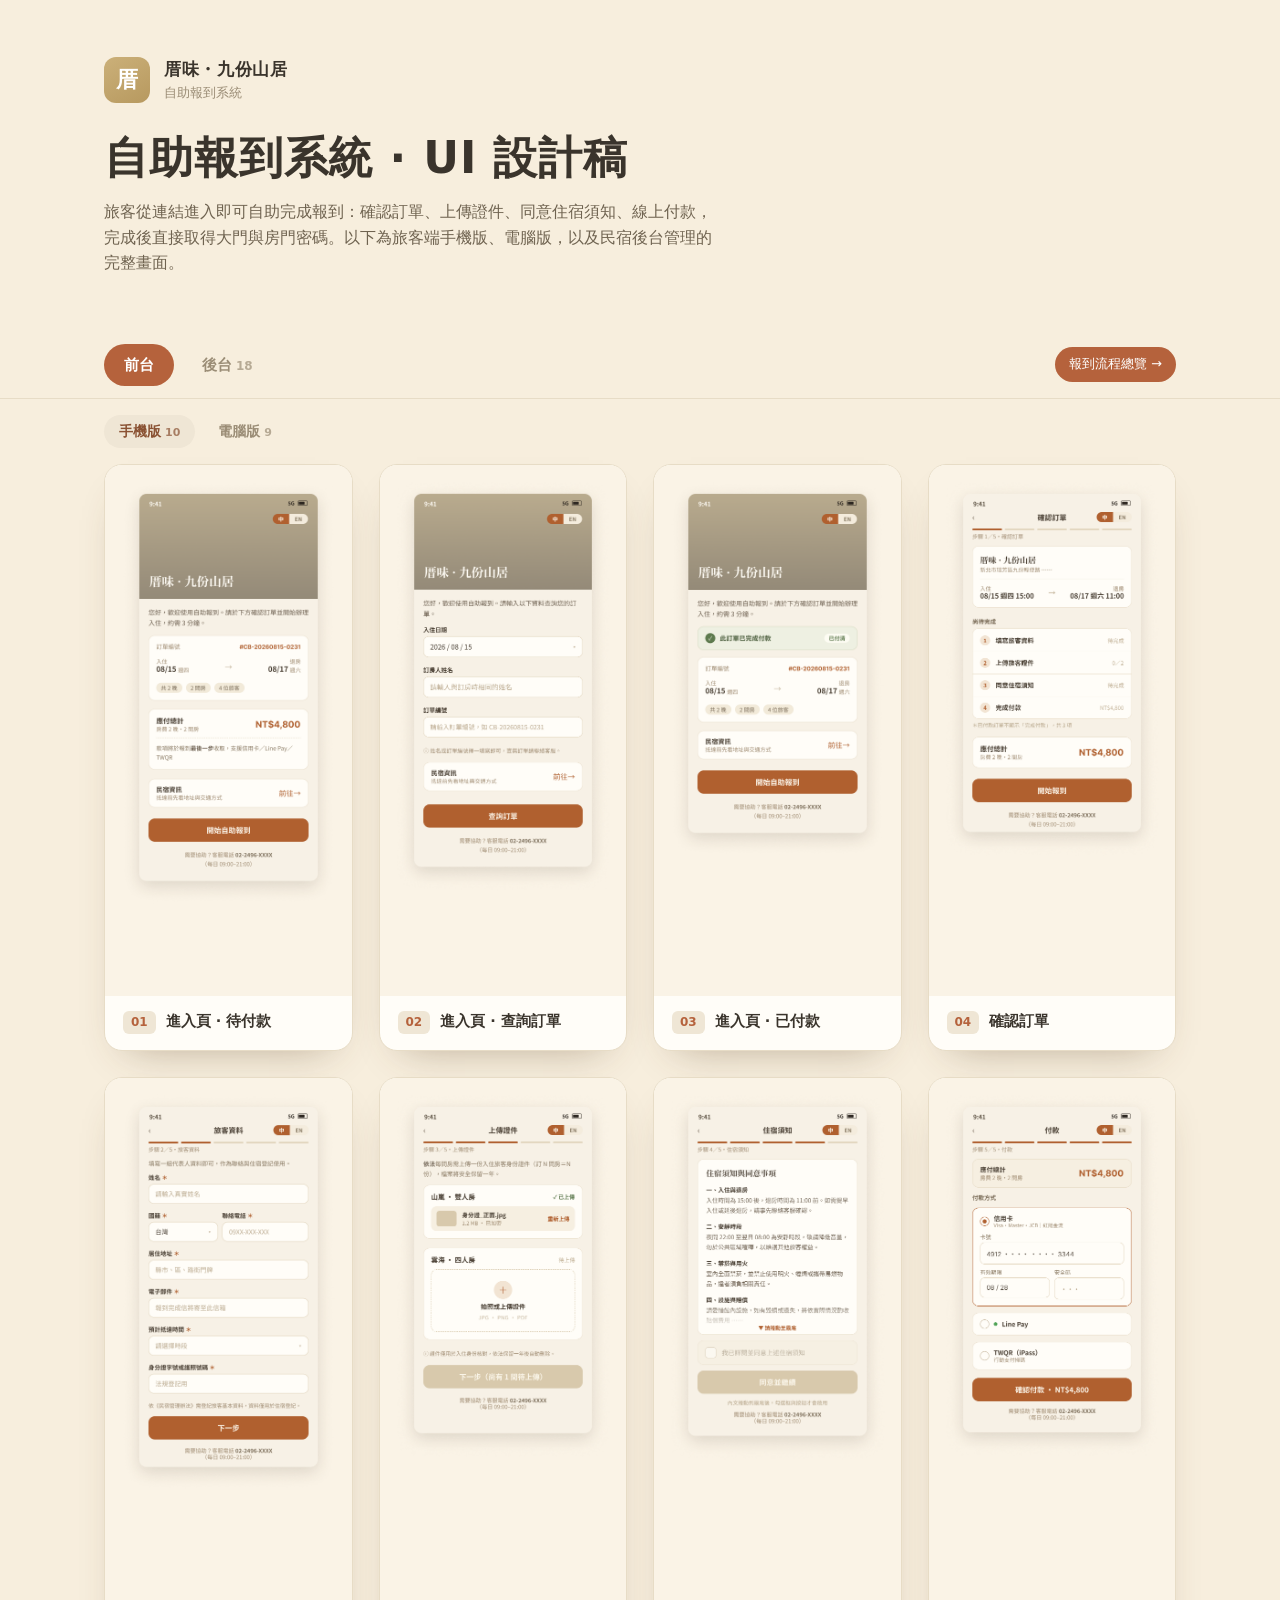
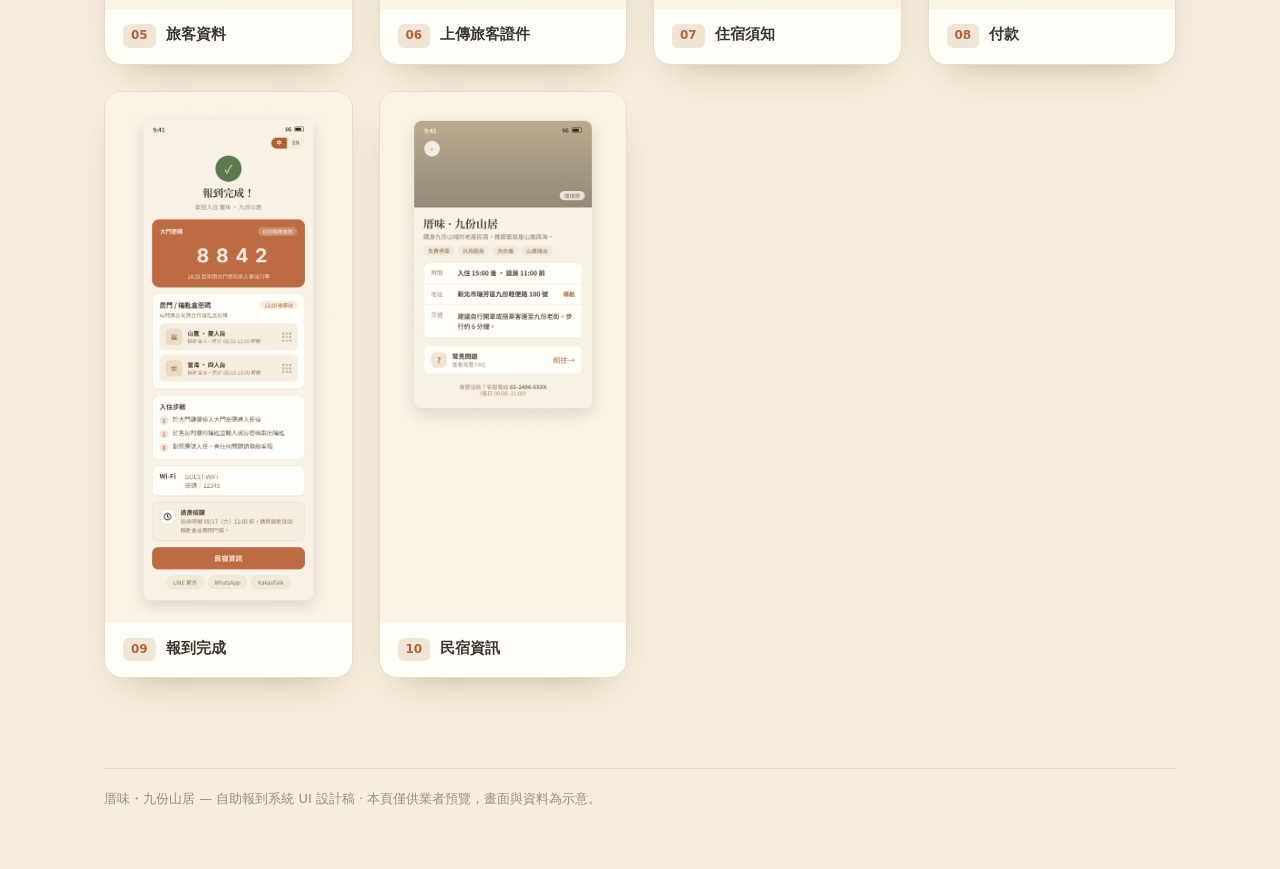
==== index.html @ 3e53d0fe "切到後台分頁時隱藏「報到流程總覽」入口（流程總覽僅前台適用） Co-Authored-By: Claude Opus 5 <noreply@anthropic.com>" ====
<!DOCTYPE html>
<html lang="zh-Hant">
<head>
  <meta charset="UTF-8" />
  <meta name="viewport" content="width=device-width, initial-scale=1.0" />
  <title>厝味・九份山居 — 自助報到系統 UI 設計稿</title>
  <style>
    :root {
      --bg: #f7eedd;
      --bg-soft: #faf3e6;
      --card: #fffdf8;
      --ink: #3a342c;
      --muted: #97897155;
      --muted-text: #9b8d76;
      --accent: #b5623c;
      --accent-soft: #efe6d5;
      --line: #e7dcc6;
      --shadow: 0 18px 40px -24px rgba(88, 62, 33, .45);
    }
    * { box-sizing: border-box; margin: 0; padding: 0; }
    html { scroll-behavior: smooth; }
    body {
      font-family: -apple-system, "PingFang TC", "Noto Sans TC", "Microsoft JhengHei", system-ui, sans-serif;
      background: var(--bg);
      color: var(--ink);
      line-height: 1.6;
      -webkit-font-smoothing: antialiased;
    }

    /* ---- Header ---- */
    header {
      max-width: 1120px;
      margin: 0 auto;
      padding: 56px 24px 24px;
    }
    .brand { display: flex; align-items: center; gap: 14px; margin-bottom: 26px; }
    .brand-mark {
      width: 46px; height: 46px; border-radius: 12px;
      background: linear-gradient(150deg, #cbb079, #b7995f);
      color: #fff; font-weight: 700; font-size: 22px;
      display: grid; place-items: center;
      box-shadow: var(--shadow);
    }
    .brand-name { font-size: 17px; font-weight: 600; letter-spacing: .04em; }
    .brand-sub { font-size: 13px; color: var(--muted-text); }

    h1 { font-size: clamp(28px, 4.5vw, 44px); font-weight: 800; letter-spacing: .02em; line-height: 1.25; }
    .lede { margin-top: 14px; max-width: 620px; font-size: 16px; color: #6f6350; }
    .pill {
      font-size: 13px; padding: 7px 14px; border-radius: 999px;
      background: var(--accent-soft); color: #8a5233; font-weight: 500;
    }
    .pill-cta {
      background: var(--accent); color: #fff; text-decoration: none;
      transition: background .18s;
    }
    .pill-cta:hover { background: #a0512e; }

    /* ---- Tabs ---- */
    .tabs {
      position: sticky; top: 0; z-index: 20;
      background: color-mix(in srgb, var(--bg) 82%, transparent);
      backdrop-filter: blur(10px);
      border-bottom: 1px solid var(--line);
      margin-top: 32px;
    }
    .tabs-inner { max-width: 1120px; margin: 0 auto; padding: 12px 24px; display: flex; gap: 8px; align-items: center; }
    .tabs-inner .pill-cta { margin-left: auto; }
    .tab {
      border: 0; cursor: pointer; font: inherit; font-weight: 600; font-size: 15px;
      padding: 9px 20px; border-radius: 999px; color: var(--muted-text);
      background: transparent; transition: .18s;
    }
    .tab .count { font-size: 12px; opacity: .7; margin-left: 4px; }
    .tab[aria-selected="true"] { background: var(--accent); color: #fff; box-shadow: var(--shadow); }
    .tab:not([aria-selected="true"]):hover { background: var(--accent-soft); color: #8a5233; }

    /* 前台底下的裝置子分頁（放在 divider 下方） */
    .subtabs-inner { max-width: 1120px; margin: 0 auto; padding: 16px 24px 0; display: flex; gap: 8px; align-items: center; }
    .subtab {
      border: 0; cursor: pointer; font: inherit; font-weight: 600; font-size: 13.5px;
      padding: 6px 15px; border-radius: 999px; color: var(--muted-text);
      background: transparent; transition: .18s;
    }
    .subtab .count { font-size: 11px; opacity: .7; margin-left: 4px; }
    .subtab[aria-selected="true"] { background: var(--accent-soft); color: #8a5233; }
    .subtab:not([aria-selected="true"]):hover { background: color-mix(in srgb, var(--accent-soft) 60%, transparent); color: #8a5233; }

    /* ---- Gallery ---- */
    main { max-width: 1120px; margin: 0 auto; padding: 16px 24px 90px; }
    .grid { display: grid; gap: 26px; }
    .grid.mobile { grid-template-columns: repeat(auto-fill, minmax(230px, 1fr)); }
    .grid.pc     { grid-template-columns: repeat(auto-fill, minmax(360px, 1fr)); }
    .grid.admin  { grid-template-columns: repeat(auto-fill, minmax(380px, 1fr)); }

    .panel { display: none; }
    .panel.active { display: block; animation: fade .35s ease; }
    @keyframes fade { from { opacity: 0; transform: translateY(8px); } to { opacity: 1; transform: none; } }

    figure {
      background: var(--card); border: 1px solid var(--line); border-radius: 18px;
      overflow: hidden; cursor: zoom-in; transition: .2s; box-shadow: var(--shadow);
    }
    figure:hover { transform: translateY(-4px); border-color: #d9c9a6; }
    .thumb { background: var(--bg-soft); display: grid; place-items: center; padding: 16px; }
    .grid.mobile .thumb {
      padding: 16px 16px 0;
      aspect-ratio: 39 / 84;          /* 統一比例框 → 手機卡片等高、標籤對齊 */
      display: flex;
      align-items: flex-start;
      justify-content: center;
    }
    .thumb img { width: 100%; height: auto; display: block; border-radius: 10px; }
    .grid.mobile .thumb img { height: 100%; object-fit: contain; object-position: top center; }
    .grid.pc .thumb {
      padding: 14px 14px 0;
      aspect-ratio: 1490 / 1096;      /* 統一比例框 → 電腦卡片等高、標籤對齊 */
      display: flex;
      align-items: flex-start;
      justify-content: center;
    }
    .grid.pc .thumb img { height: 100%; object-fit: contain; object-position: top center; }
    .grid.admin .thumb {
      padding: 14px 14px 0;
      aspect-ratio: var(--ar, 1514 / 947);  /* 每節以節內最高圖設定比例框 → 節內卡片等高、標籤對齊 */
      display: flex;
      align-items: flex-start;
      justify-content: center;
    }
    .grid.admin .thumb img { height: 100%; object-fit: contain; object-position: top center; }

    /* ---- 後台分節（依側邊欄資訊架構） ---- */
    .jumpbar { display: flex; flex-wrap: wrap; gap: 8px; margin: 6px 0 4px; }
    .jump {
      border: 1px solid var(--line); cursor: pointer; font: inherit; font-weight: 600; font-size: 13px;
      padding: 6px 14px; border-radius: 999px; color: var(--muted-text); background: var(--card);
      transition: .18s;
    }
    .jump .count { font-size: 11px; opacity: .7; margin-left: 4px; }
    .jump:hover { background: var(--accent-soft); border-color: transparent; color: #8a5233; }
    .admin-group {
      display: flex; align-items: center; gap: 14px;
      font-size: 13px; font-weight: 700; letter-spacing: .14em; color: var(--muted-text);
      margin: 40px 0 18px;
    }
    .admin-group::after { content: ""; flex: 1; border-top: 1px solid var(--line); }
    .jumpbar + .admin-group { margin-top: 26px; }
    .admin-sec { scroll-margin-top: 84px; }
    .admin-sec + .admin-sec { margin-top: 36px; }
    .admin-sec-head { display: flex; align-items: baseline; gap: 10px; margin-bottom: 14px; }
    .admin-sec-head h2 { font-size: 17px; font-weight: 700; letter-spacing: .02em; }
    .admin-sec-head .count { font-size: 12.5px; color: var(--muted-text); }
    .tag-modal {
      flex: none; margin-left: auto; align-self: center;
      font-size: 11px; font-weight: 600; color: var(--muted-text);
      border: 1px solid var(--line); border-radius: 6px; padding: 2px 7px;
    }
    figcaption {
      display: flex; align-items: baseline; gap: 10px;
      padding: 14px 18px 16px; font-size: 14.5px;
    }
    figcaption .no {
      font-size: 12px; font-weight: 700; color: var(--accent);
      background: var(--accent-soft); border-radius: 6px; padding: 2px 8px; flex: none;
    }
    figcaption .t { font-weight: 600; }

    footer { max-width: 1120px; margin: 0 auto; padding: 0 24px 60px; color: var(--muted-text); font-size: 13px; }
    footer hr { border: 0; border-top: 1px solid var(--line); margin-bottom: 20px; }

    /* ---- 懸浮「回到最上層」 ---- */
    .to-top {
      position: fixed; right: 26px; bottom: 26px; z-index: 50;
      width: 46px; height: 46px; border-radius: 999px; border: 0; cursor: pointer;
      background: var(--accent); color: #fff; font-size: 20px;
      display: grid; place-items: center; box-shadow: var(--shadow);
      opacity: 0; pointer-events: none; transform: translateY(8px); transition: .25s;
    }
    .to-top.show { opacity: 1; pointer-events: auto; transform: none; }
    .to-top:hover { background: #a0512e; }

    /* ---- Lightbox ---- */
    .lb { position: fixed; inset: 0; z-index: 60; display: none;
      background: rgba(42, 32, 20, .82); backdrop-filter: blur(4px);
      align-items: center; justify-content: center; padding: 30px; }
    .lb.open { display: flex; }
    .lb img { max-width: 100%; max-height: 92vh; border-radius: 12px; box-shadow: 0 30px 80px -20px rgba(0,0,0,.6); }
    .lb-close, .lb-nav {
      position: absolute; border: 0; cursor: pointer; color: #fff;
      background: rgba(255,255,255,.14); border-radius: 999px; width: 46px; height: 46px;
      font-size: 22px; display: grid; place-items: center; transition: .15s;
    }
    .lb-close:hover, .lb-nav:hover { background: rgba(255,255,255,.28); }
    .lb-close { top: 22px; right: 22px; }
    .lb-nav.prev { left: 22px; top: 50%; transform: translateY(-50%); }
    .lb-nav.next { right: 22px; top: 50%; transform: translateY(-50%); }
    .lb-cap { position: absolute; bottom: 24px; left: 0; right: 0; text-align: center; color: #f3e9d6; font-size: 14px; }
    @media (max-width: 560px) { .lb-nav { display: none; } }
  </style>
</head>
<body>
  <header>
    <div class="brand">
      <div class="brand-mark">厝</div>
      <div>
        <div class="brand-name">厝味・九份山居</div>
        <div class="brand-sub">自助報到系統</div>
      </div>
    </div>
    <h1>自助報到系統 · UI 設計稿</h1>
    <p class="lede">
      旅客從連結進入即可自助完成報到：確認訂單、上傳證件、同意住宿須知、線上付款，
      完成後直接取得大門與房門密碼。以下為旅客端手機版、電腦版，以及民宿後台管理的完整畫面。
    </p>
  </header>

  <nav class="tabs">
    <div class="tabs-inner" role="tablist" aria-label="介面分類">
      <button class="tab" role="tab" aria-selected="true"  data-group="front">前台</button>
      <button class="tab" role="tab" aria-selected="false" data-group="admin">後台<span class="count">18</span></button>
      <a class="pill pill-cta" id="flowlink" href="flow.html">報到流程總覽 →</a>
      <!-- 暫時隱藏：設計系統入口（要恢復時取消此註解即可）
      <a class="pill pill-cta" href="design-system/styleguide.html">設計系統 →</a>
      -->
    </div>
  </nav>

  <div class="subtabs-inner" id="subtabs" role="tablist" aria-label="前台裝置">
    <button class="subtab" role="tab" aria-selected="true"  data-panel="mobile">手機版<span class="count">10</span></button>
    <button class="subtab" role="tab" aria-selected="false" data-panel="pc">電腦版<span class="count">9</span></button>
  </div>

  <main>
    <section class="panel active" id="panel-mobile">
      <div class="grid mobile" id="grid-mobile"></div>
    </section>
    <section class="panel" id="panel-pc">
      <div class="grid pc" id="grid-pc"></div>
    </section>
    <section class="panel" id="panel-admin"></section>
  </main>

  <footer>
    <hr />
    厝味・九份山居 — 自助報到系統 UI 設計稿 · 本頁僅供業者預覽，畫面與資料為示意。
  </footer>

  <button class="to-top" id="toTop" aria-label="回到最上層">↑</button>

  <div class="lb" id="lb" aria-hidden="true">
    <button class="lb-close" id="lbClose" aria-label="關閉">✕</button>
    <button class="lb-nav prev" id="lbPrev" aria-label="上一張">‹</button>
    <img id="lbImg" alt="" />
    <button class="lb-nav next" id="lbNext" aria-label="下一張">›</button>
    <div class="lb-cap" id="lbCap"></div>
  </div>

  <script>
    const DATA = {
      mobile: [
        ["m01", "進入頁 · 待付款"],
        ["m02", "進入頁 · 查詢訂單"],
        ["m03", "進入頁 · 已付款"],
        ["m05", "確認訂單"],
        ["m10", "旅客資料"],
        ["m06", "上傳旅客證件"],
        ["m07", "住宿須知"],
        ["m04", "付款"],
        ["m08", "報到完成"],
        ["m09", "民宿資訊"],
      ],
      pc: [
        ["p01", "進入頁 · 連結含訂單編號"],
        ["p02", "進入頁 · 姓名查詢"],
        ["p03", "進入頁 · 已付款"],
        ["p04", "完成付款"],
        ["p05", "確認訂單"],
        ["p06", "上傳旅客證件"],
        ["p07", "住宿須知"],
        ["p08", "報到完成"],
        ["p09", "民宿資訊"],
      ],
    };

    // 後台：依側邊欄資訊架構分節（營運 / 設定）
    // ar = 節內最高圖的寬高比（比例框）；item 第三欄 true = 彈窗狀態圖
    const ADMIN_SECTIONS = [
      { group: "營運", name: "訂單管理", ar: "1514 / 1019", items: [
        ["a01", "訂單列表"],
        ["a02", "訂單詳情"],
        ["a03", "訂單詳情 · 編輯訂單", true],
      ]},
      { name: "證件抽查", ar: "1514 / 802", items: [
        ["a04", "證件抽查"],
      ]},
      { name: "住客清單匯出", ar: "1514 / 862", items: [
        ["a05", "住客清單匯出"],
      ]},
      // 民宿資訊（a06，1802px）為長頁例外，比例框取次高圖，避免其餘 7 張留白過多
      { group: "設定", name: "館別設定", ar: "1514 / 927", items: [
        ["a06", "民宿資訊"],
        ["a07", "房間與鑰匙盒"],
        ["a08", "房間與鑰匙盒 · 編輯房間", true],
        ["a09", "房間與鑰匙盒 · 新增房間", true],
        ["a10", "入住步驟與退房"],
        ["a11", "住宿須知"],
        ["a12", "訂房與客服"],
        ["a13", "Email 通知"],
      ]},
      { name: "門禁管理", ar: "1216 / 714", items: [
        ["a14", "門禁管理"],
        ["a15", "新增密碼", true],
      ]},
      { name: "權限管理", ar: "1514 / 859", items: [
        ["a16", "管理員列表"],
        ["a17", "建立管理員", true],
        ["a18", "編輯管理員", true],
      ]},
    ];
    DATA.admin = ADMIN_SECTIONS.flatMap((s) => s.items);

    // Flat list for lightbox navigation, tracks which panel is active
    function buildGrid(kind) {
      const grid = document.getElementById("grid-" + kind);
      DATA[kind].forEach(([id, title], i) => {
        const fig = document.createElement("figure");
        fig.innerHTML =
          '<div class="thumb"><img loading="lazy" src="assets/' + kind + '/' + id +
          '.png" alt="' + title + '"></div>' +
          '<figcaption><span class="no">' + String(i + 1).padStart(2, "0") +
          '</span><span class="t">' + title + '</span></figcaption>';
        fig.addEventListener("click", () => openLb(kind, i));
        grid.appendChild(fig);
      });
    }
    // 後台面板：跳轉列 + 分組（營運/設定）+ 分節網格，編號全域連號
    function buildAdmin() {
      const panel = document.getElementById("panel-admin");
      const jumpbar = document.createElement("div");
      jumpbar.className = "jumpbar";
      panel.appendChild(jumpbar);
      let idx = 0;
      ADMIN_SECTIONS.forEach((sec, s) => {
        if (sec.group) {
          const g = document.createElement("div");
          g.className = "admin-group";
          g.textContent = sec.group;
          panel.appendChild(g);
        }
        const wrap = document.createElement("section");
        wrap.className = "admin-sec";
        wrap.id = "sec-" + s;
        wrap.innerHTML =
          '<div class="admin-sec-head"><h2>' + sec.name + '</h2>' +
          '<span class="count">' + sec.items.length + ' 張</span></div>';
        const grid = document.createElement("div");
        grid.className = "grid admin";
        grid.style.setProperty("--ar", sec.ar);
        sec.items.forEach(([id, title, modal]) => {
          const i = idx++;
          const fig = document.createElement("figure");
          fig.innerHTML =
            '<div class="thumb"><img loading="lazy" src="assets/admin/' + id +
            '.png" alt="' + title + '"></div>' +
            '<figcaption><span class="no">' + String(i + 1).padStart(2, "0") +
            '</span><span class="t">' + title + '</span>' +
            (modal ? '<span class="tag-modal">彈窗</span>' : '') + '</figcaption>';
          fig.addEventListener("click", () => openLb("admin", i));
          grid.appendChild(fig);
        });
        wrap.appendChild(grid);
        panel.appendChild(wrap);
        const chip = document.createElement("button");
        chip.className = "jump";
        chip.innerHTML = sec.name + '<span class="count">' + sec.items.length + '</span>';
        chip.addEventListener("click", () => wrap.scrollIntoView({ behavior: "smooth" }));
        jumpbar.appendChild(chip);
      });
    }

    buildGrid("mobile");
    buildGrid("pc");
    buildAdmin();

    // Tabs — 前台（手機 / 電腦子分頁）與 後台 兩層
    const primaryTabs = document.querySelectorAll(".tab[data-group]");
    const subTabs = document.querySelectorAll(".subtab[data-panel]");
    const subtabsBar = document.getElementById("subtabs");
    const flowLink = document.getElementById("flowlink");
    let frontPanel = "mobile"; // 記住前台最後選的裝置

    function showPanel(id) {
      document.querySelectorAll(".panel").forEach((p) =>
        p.classList.toggle("active", p.id === "panel-" + id));
    }
    function selectGroup(group) {
      primaryTabs.forEach((t) => t.setAttribute("aria-selected", t.dataset.group === group));
      subtabsBar.style.display = group === "front" ? "" : "none";
      flowLink.style.display = group === "front" ? "" : "none"; // 流程總覽僅前台適用
      showPanel(group === "front" ? frontPanel : "admin");
      window.scrollTo({ top: 0, behavior: "smooth" });
    }
    primaryTabs.forEach((t) => t.addEventListener("click", () => selectGroup(t.dataset.group)));
    subTabs.forEach((t) => t.addEventListener("click", () => {
      frontPanel = t.dataset.panel;
      subTabs.forEach((s) => s.setAttribute("aria-selected", s === t));
      showPanel(frontPanel);
      window.scrollTo({ top: 0, behavior: "smooth" });
    }));

    // Lightbox
    const lb = document.getElementById("lb");
    const lbImg = document.getElementById("lbImg");
    const lbCap = document.getElementById("lbCap");
    let lbKind = "mobile", lbIdx = 0;

    function openLb(kind, i) { lbKind = kind; lbIdx = i; render(); lb.classList.add("open"); lb.setAttribute("aria-hidden", "false"); }
    function closeLb() { lb.classList.remove("open"); lb.setAttribute("aria-hidden", "true"); }
    function step(d) { const list = DATA[lbKind]; lbIdx = (lbIdx + d + list.length) % list.length; render(); }
    function render() {
      const [id, title] = DATA[lbKind][lbIdx];
      lbImg.src = "assets/" + lbKind + "/" + id + ".png";
      lbImg.alt = title;
      lbCap.textContent = (lbIdx + 1) + " / " + DATA[lbKind].length + " · " + title;
    }

    document.getElementById("lbClose").addEventListener("click", closeLb);
    document.getElementById("lbPrev").addEventListener("click", (e) => { e.stopPropagation(); step(-1); });
    document.getElementById("lbNext").addEventListener("click", (e) => { e.stopPropagation(); step(1); });
    lb.addEventListener("click", (e) => { if (e.target === lb) closeLb(); });
    document.addEventListener("keydown", (e) => {
      if (!lb.classList.contains("open")) return;
      if (e.key === "Escape") closeLb();
      if (e.key === "ArrowLeft") step(-1);
      if (e.key === "ArrowRight") step(1);
    });

    // 懸浮「回到最上層」：往下捲才浮現
    const toTop = document.getElementById("toTop");
    window.addEventListener("scroll", () => toTop.classList.toggle("show", window.scrollY > 400), { passive: true });
    toTop.addEventListener("click", () => window.scrollTo({ top: 0, behavior: "smooth" }));
  </script>
</body>
</html>
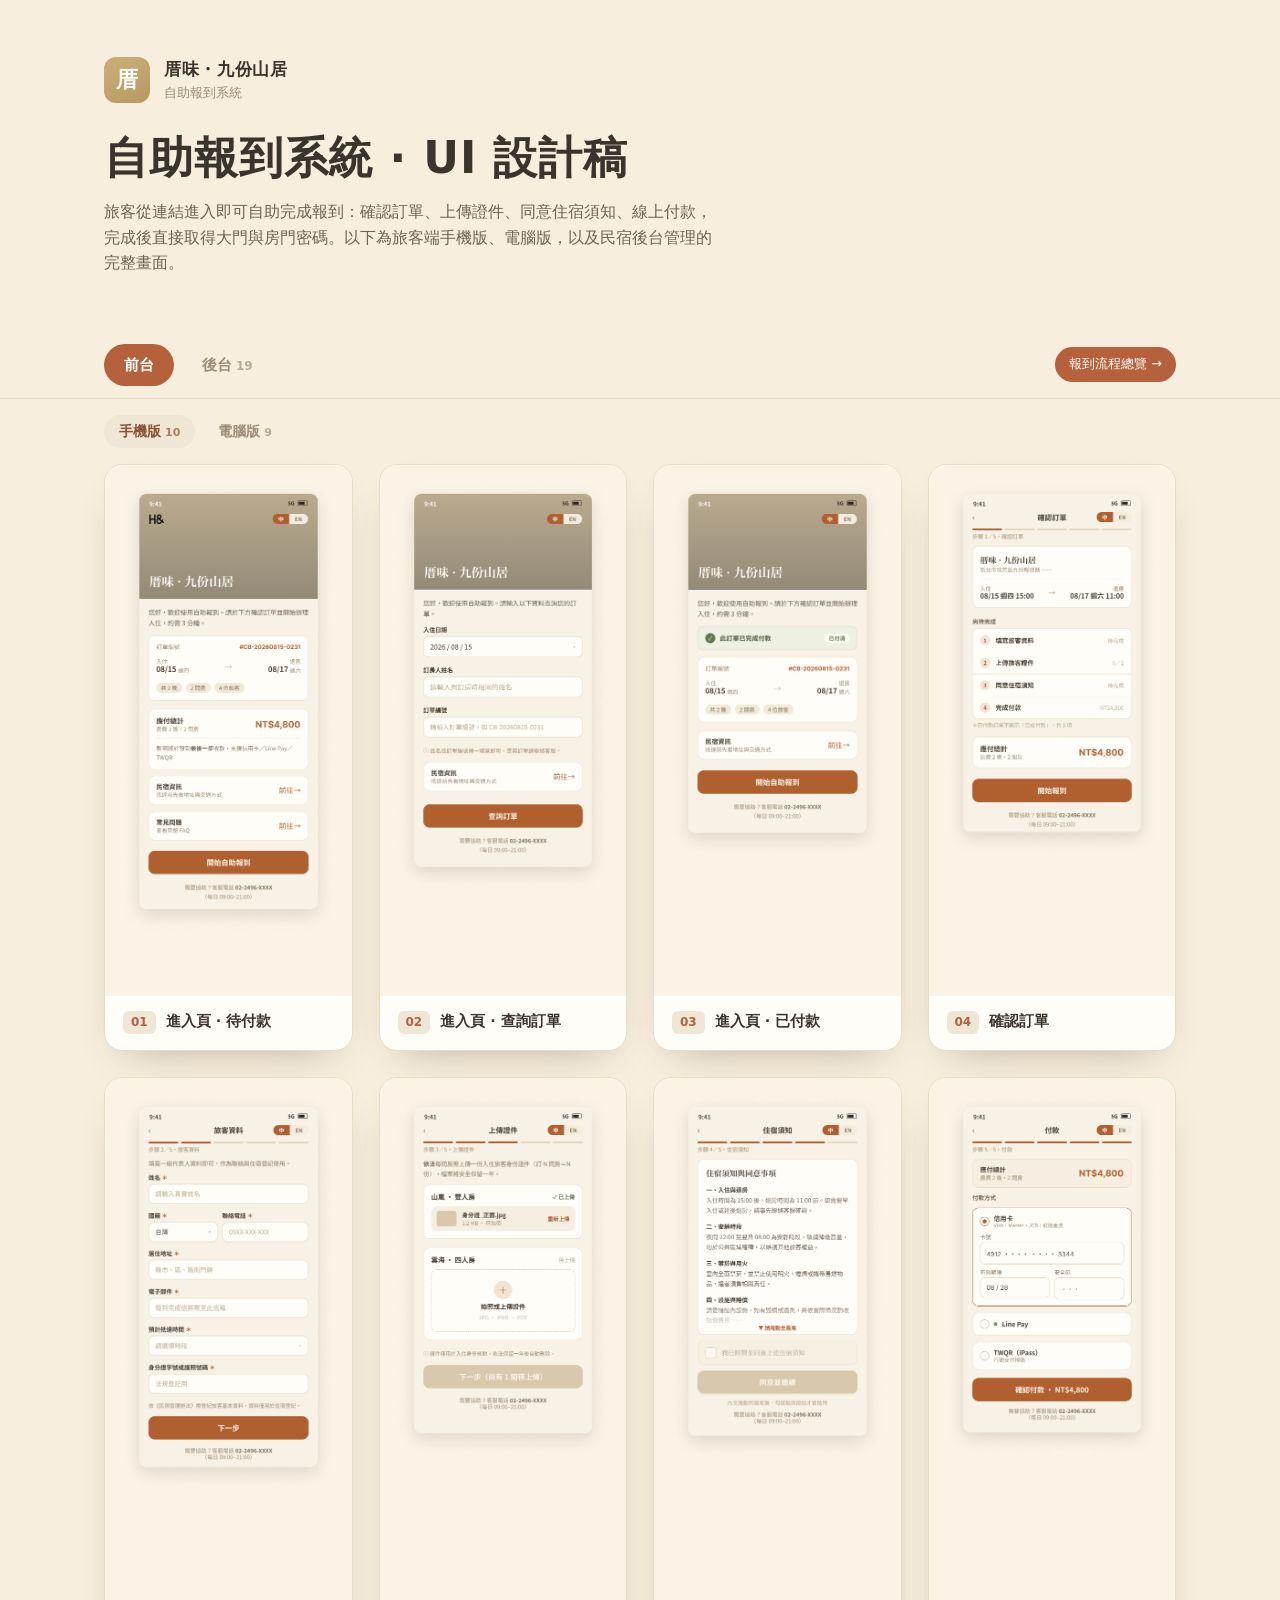
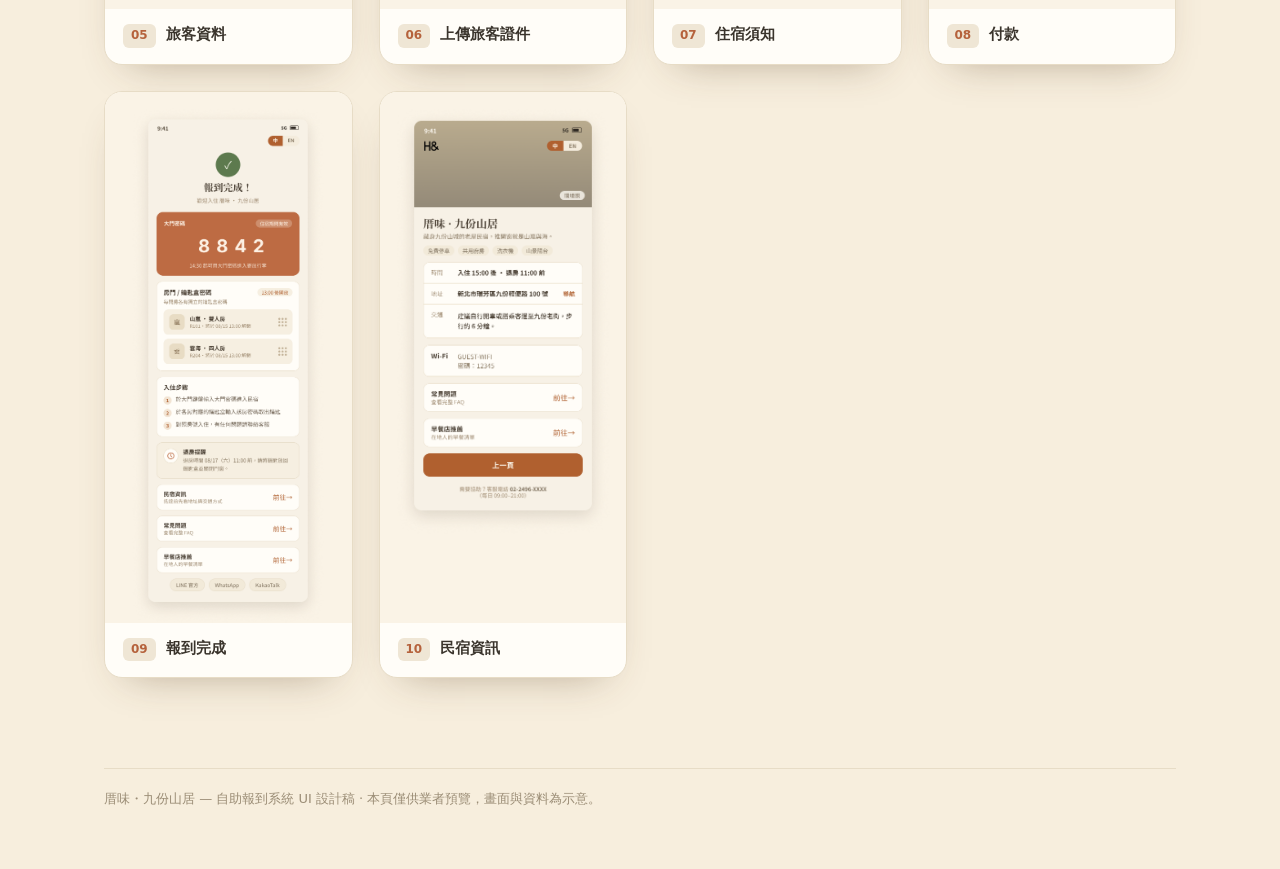
==== commit 04480ec4: "後台新增「外部連結」分頁（a19），館別設定改版共 7 張更新 - 新增 a19 館別設定 · 外部連結：名稱／小標／網址，   可分別設定是否顯示於報到完成頁（m08）與民宿資訊頁（m09） - a" ====
--- a/index.html
+++ b/index.html
@@ -217,7 +217,7 @@
   <nav class="tabs">
     <div class="tabs-inner" role="tablist" aria-label="介面分類">
       <button class="tab" role="tab" aria-selected="true"  data-group="front">前台</button>
-      <button class="tab" role="tab" aria-selected="false" data-group="admin">後台<span class="count">18</span></button>
+      <button class="tab" role="tab" aria-selected="false" data-group="admin">後台<span class="count">19</span></button>
       <a class="pill pill-cta" id="flowlink" href="flow.html">報到流程總覽 →</a>
       <!-- 暫時隱藏：設計系統入口（要恢復時取消此註解即可）
       <a class="pill pill-cta" href="design-system/styleguide.html">設計系統 →</a>
@@ -296,7 +296,7 @@
       { name: "住客清單匯出", ar: "1514 / 862", items: [
         ["a05", "住客清單匯出"],
       ]},
-      // 民宿資訊（a06，1802px）為長頁例外，比例框取次高圖，避免其餘 7 張留白過多
+      // 民宿資訊（a06，1491px）為長頁例外，比例框取次高圖，避免其餘 8 張留白過多
       { group: "設定", name: "館別設定", ar: "1514 / 927", items: [
         ["a06", "民宿資訊"],
         ["a07", "房間與鑰匙盒"],
@@ -306,6 +306,7 @@
         ["a11", "住宿須知"],
         ["a12", "訂房與客服"],
         ["a13", "Email 通知"],
+        ["a19", "外部連結"],
       ]},
       { name: "門禁管理", ar: "1216 / 714", items: [
         ["a14", "門禁管理"],
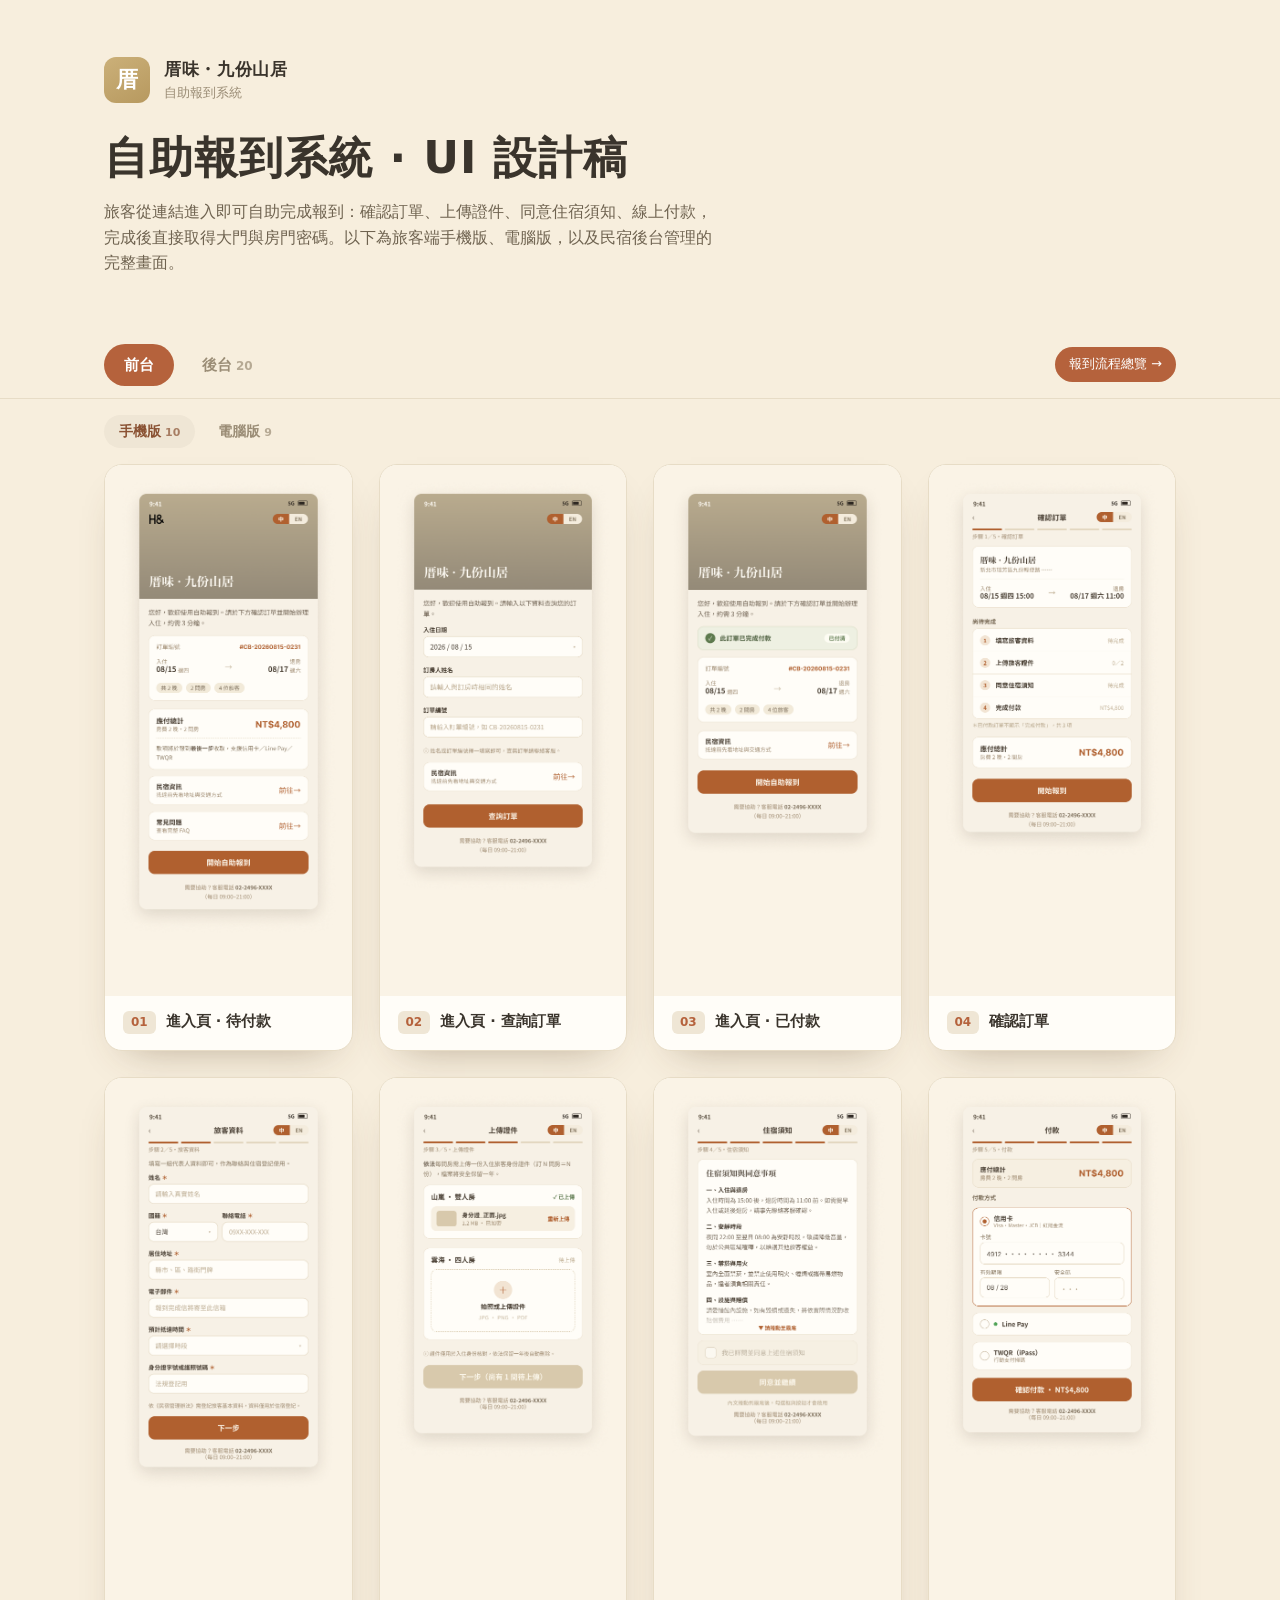
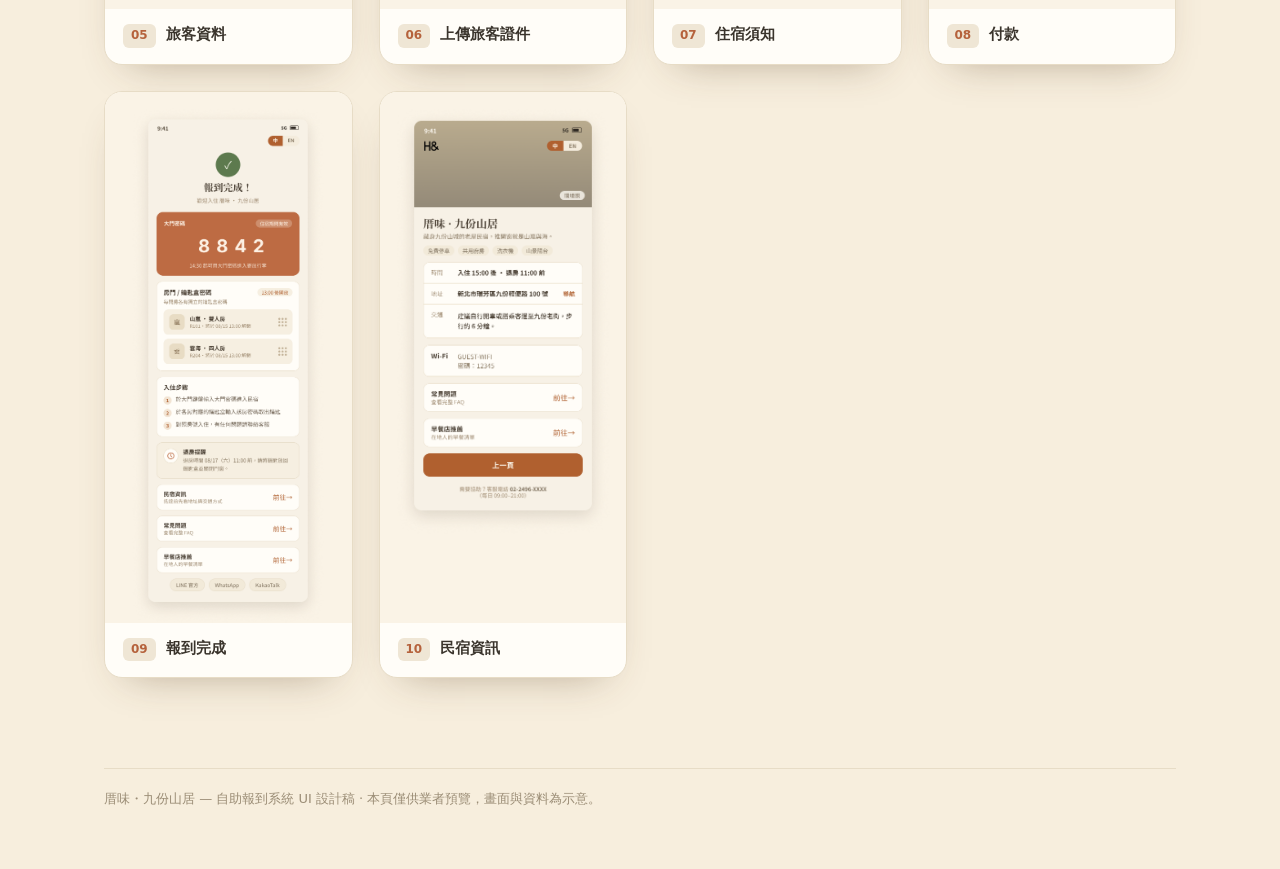
==== commit ee18a819: "後台新增 a20 訂單詳情 · 證件待補狀態 - 證件待補（1／2）＋已報到＋待付款的訂單詳情變體 - 標題列新增「寄送證件補件提醒」按鈕；付款區改為待付款、   取消訂單不含退款 - 排在 a02 " ====
--- a/index.html
+++ b/index.html
@@ -217,7 +217,7 @@
   <nav class="tabs">
     <div class="tabs-inner" role="tablist" aria-label="介面分類">
       <button class="tab" role="tab" aria-selected="true"  data-group="front">前台</button>
-      <button class="tab" role="tab" aria-selected="false" data-group="admin">後台<span class="count">19</span></button>
+      <button class="tab" role="tab" aria-selected="false" data-group="admin">後台<span class="count">20</span></button>
       <a class="pill pill-cta" id="flowlink" href="flow.html">報到流程總覽 →</a>
       <!-- 暫時隱藏：設計系統入口（要恢復時取消此註解即可）
       <a class="pill pill-cta" href="design-system/styleguide.html">設計系統 →</a>
@@ -288,6 +288,7 @@
       { group: "營運", name: "訂單管理", ar: "1514 / 1019", items: [
         ["a01", "訂單列表"],
         ["a02", "訂單詳情"],
+        ["a20", "訂單詳情 · 證件待補"],
         ["a03", "訂單詳情 · 編輯訂單", true],
       ]},
       { name: "證件抽查", ar: "1514 / 802", items: [
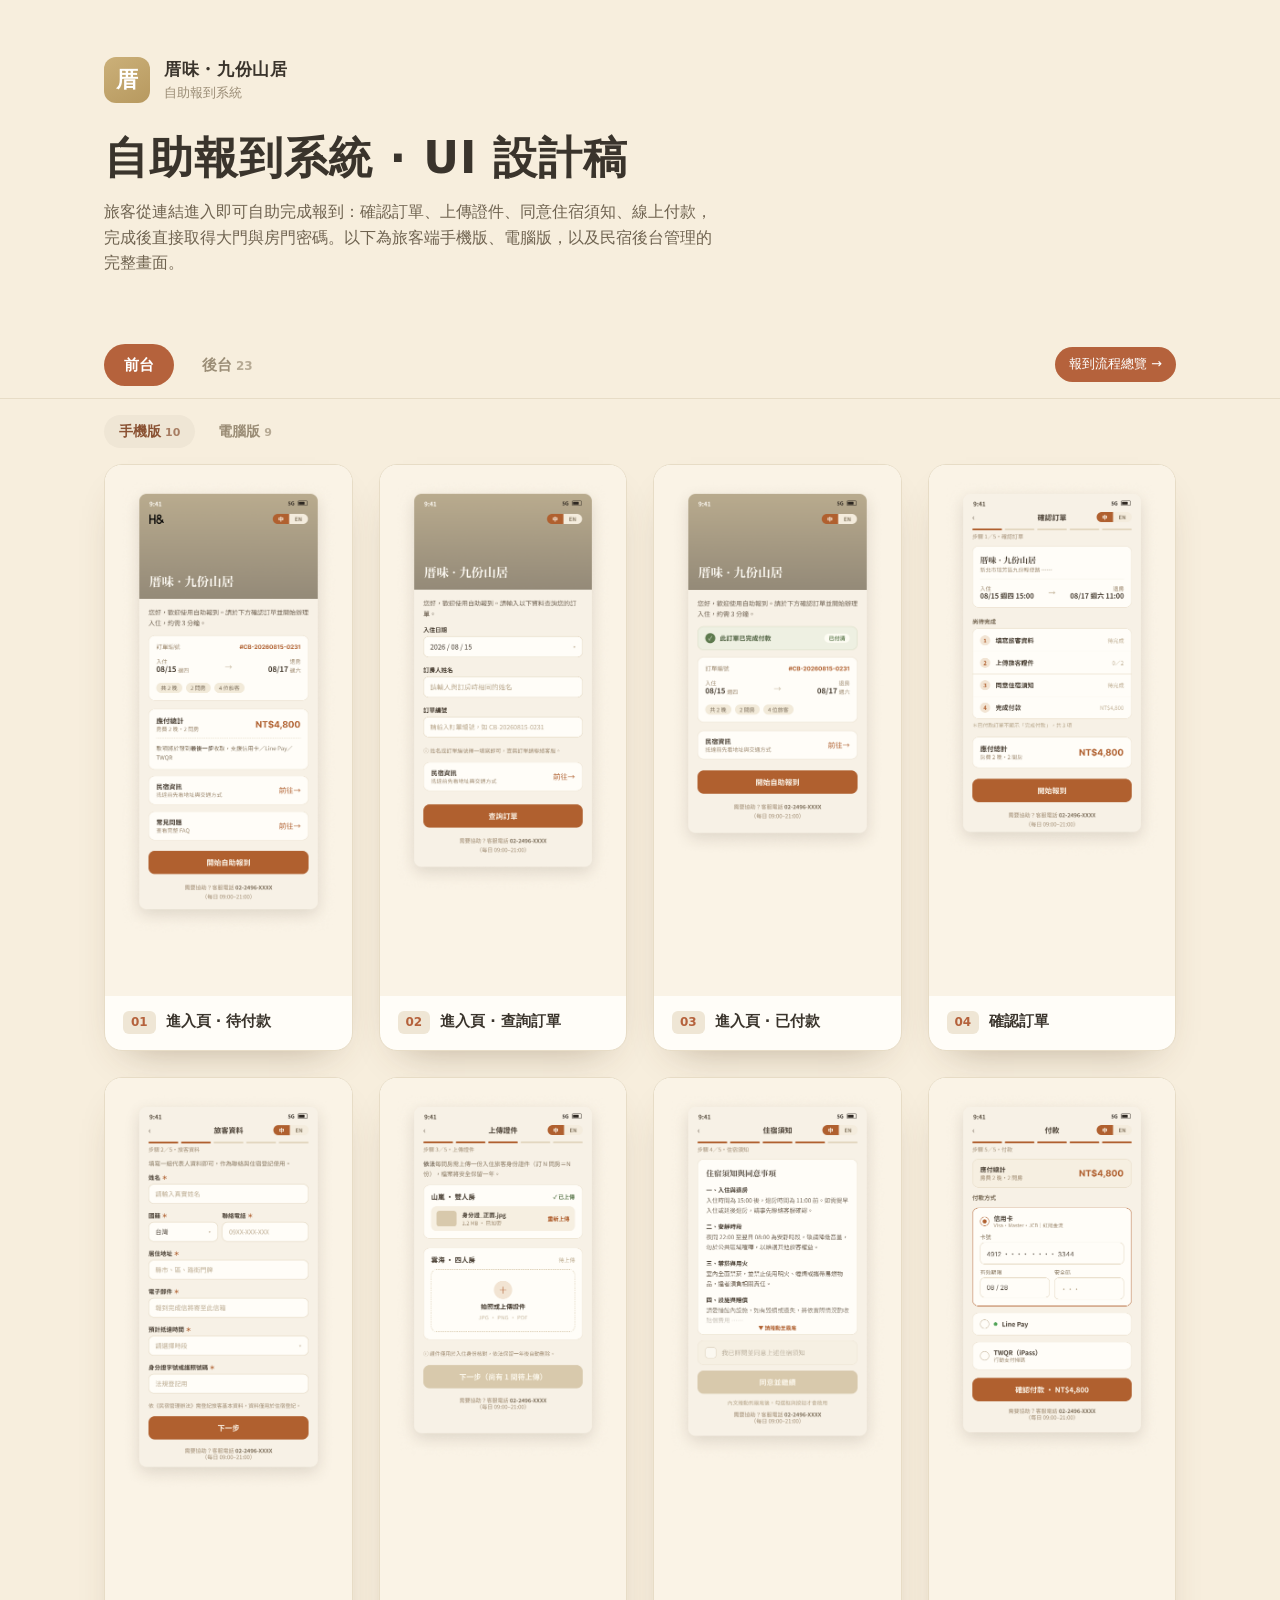
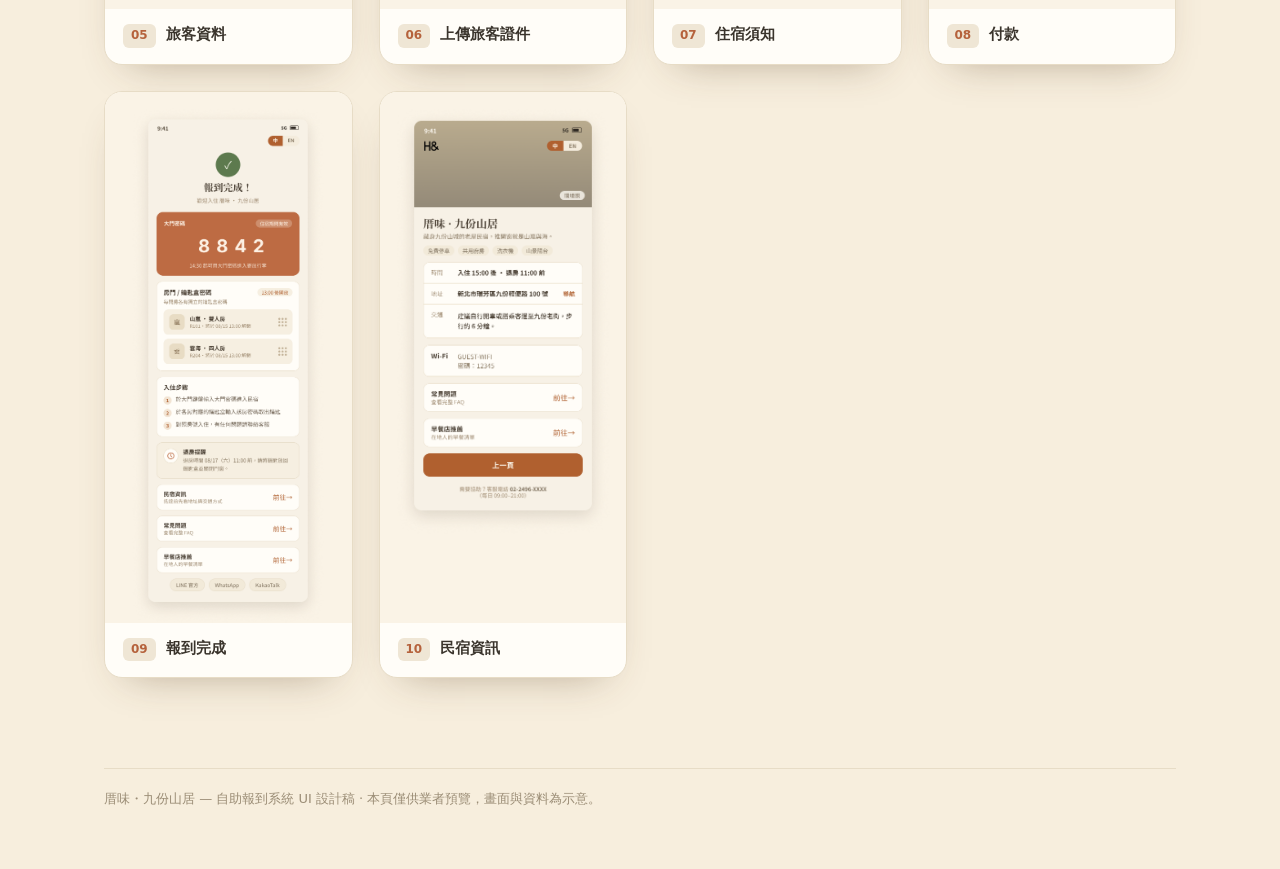
==== commit bb180cd3: "後台新增「Email 信件範本」分節（a21–a23） - a21 入住通知信（入住前 1 天寄送） - a22 證件補件提醒（手動寄送） - a23 報到完成信（報到完成後寄送） - 667px 直" ====
--- a/index.html
+++ b/index.html
@@ -217,7 +217,7 @@
   <nav class="tabs">
     <div class="tabs-inner" role="tablist" aria-label="介面分類">
       <button class="tab" role="tab" aria-selected="true"  data-group="front">前台</button>
-      <button class="tab" role="tab" aria-selected="false" data-group="admin">後台<span class="count">20</span></button>
+      <button class="tab" role="tab" aria-selected="false" data-group="admin">後台<span class="count">23</span></button>
       <a class="pill pill-cta" id="flowlink" href="flow.html">報到流程總覽 →</a>
       <!-- 暫時隱藏：設計系統入口（要恢復時取消此註解即可）
       <a class="pill pill-cta" href="design-system/styleguide.html">設計系統 →</a>
@@ -308,6 +308,12 @@
         ["a12", "訂房與客服"],
         ["a13", "Email 通知"],
         ["a19", "外部連結"],
+      ]},
+      // 信件範本為 667px 直式版型，與後台截圖比例差異大，另立一節設比例框
+      { name: "Email 信件範本", ar: "667 / 1140", items: [
+        ["a21", "入住通知信"],
+        ["a22", "證件補件提醒"],
+        ["a23", "報到完成信"],
       ]},
       { name: "門禁管理", ar: "1216 / 714", items: [
         ["a14", "門禁管理"],
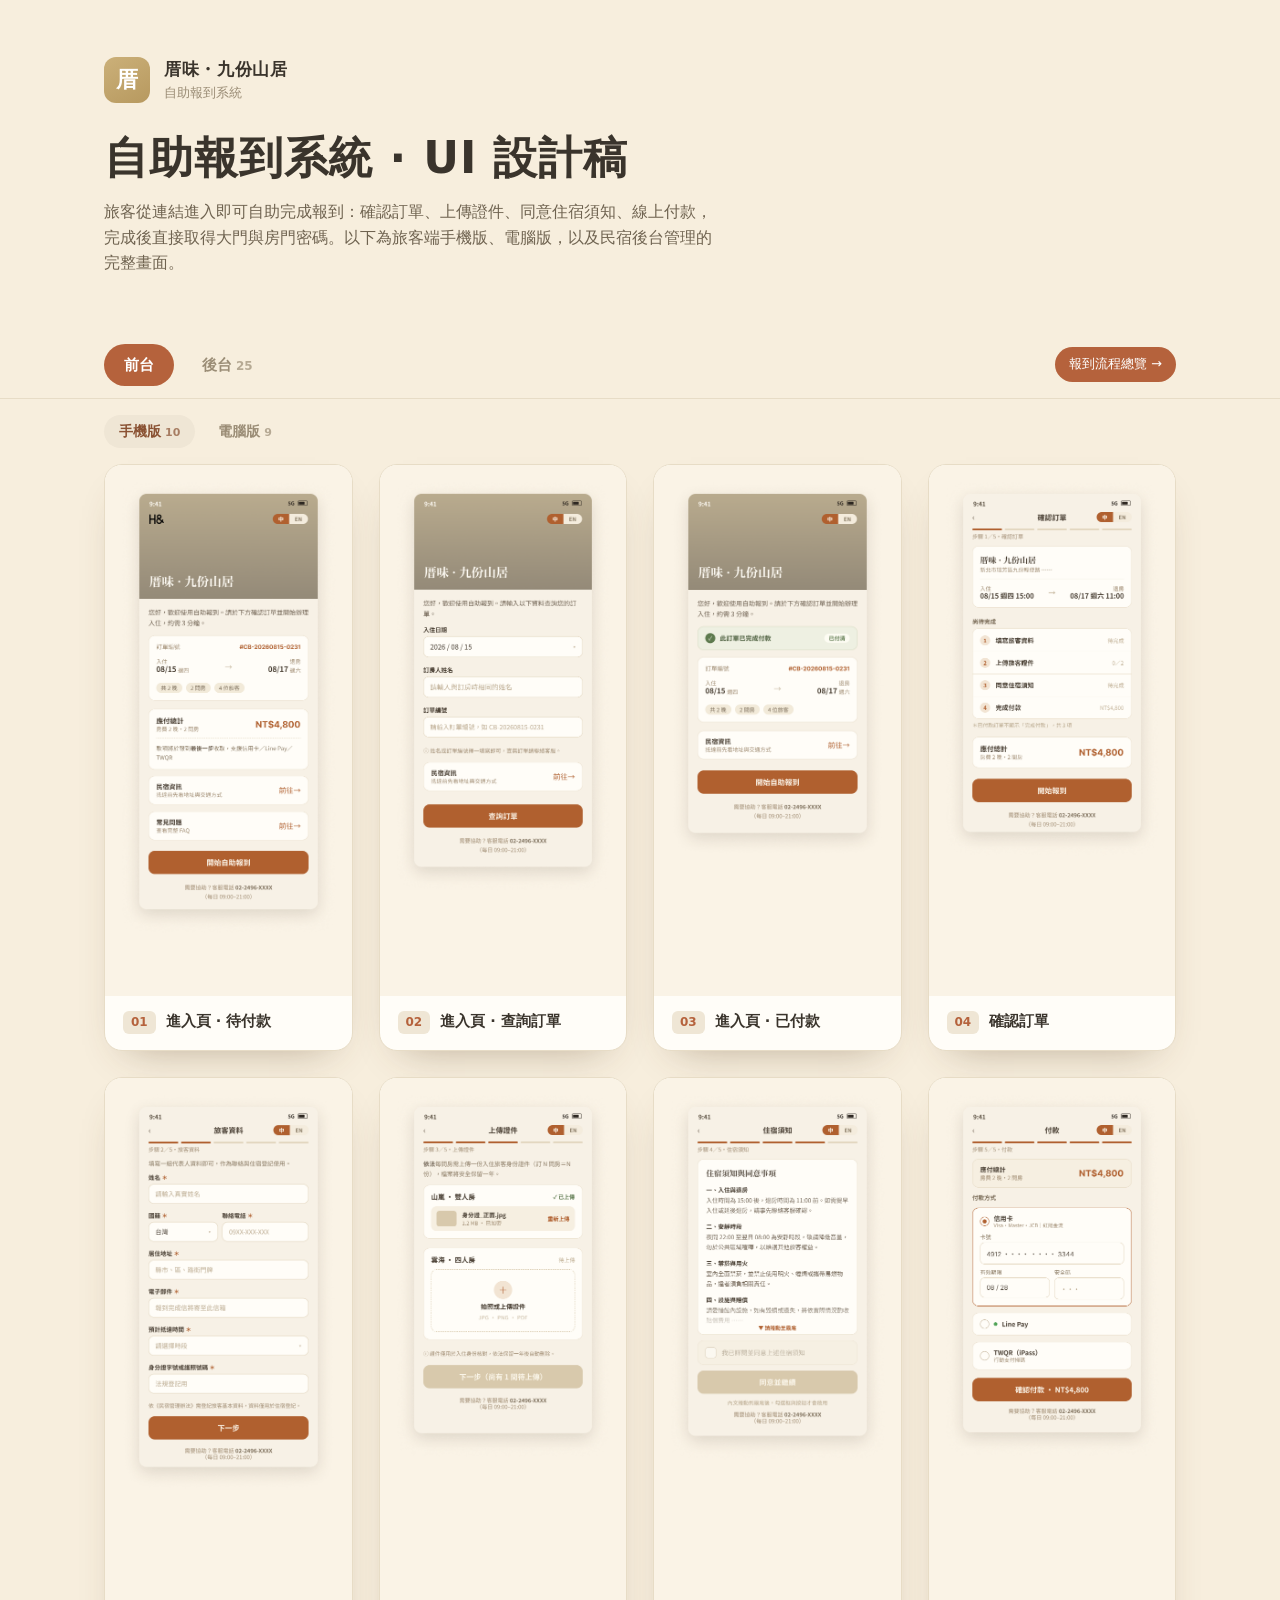
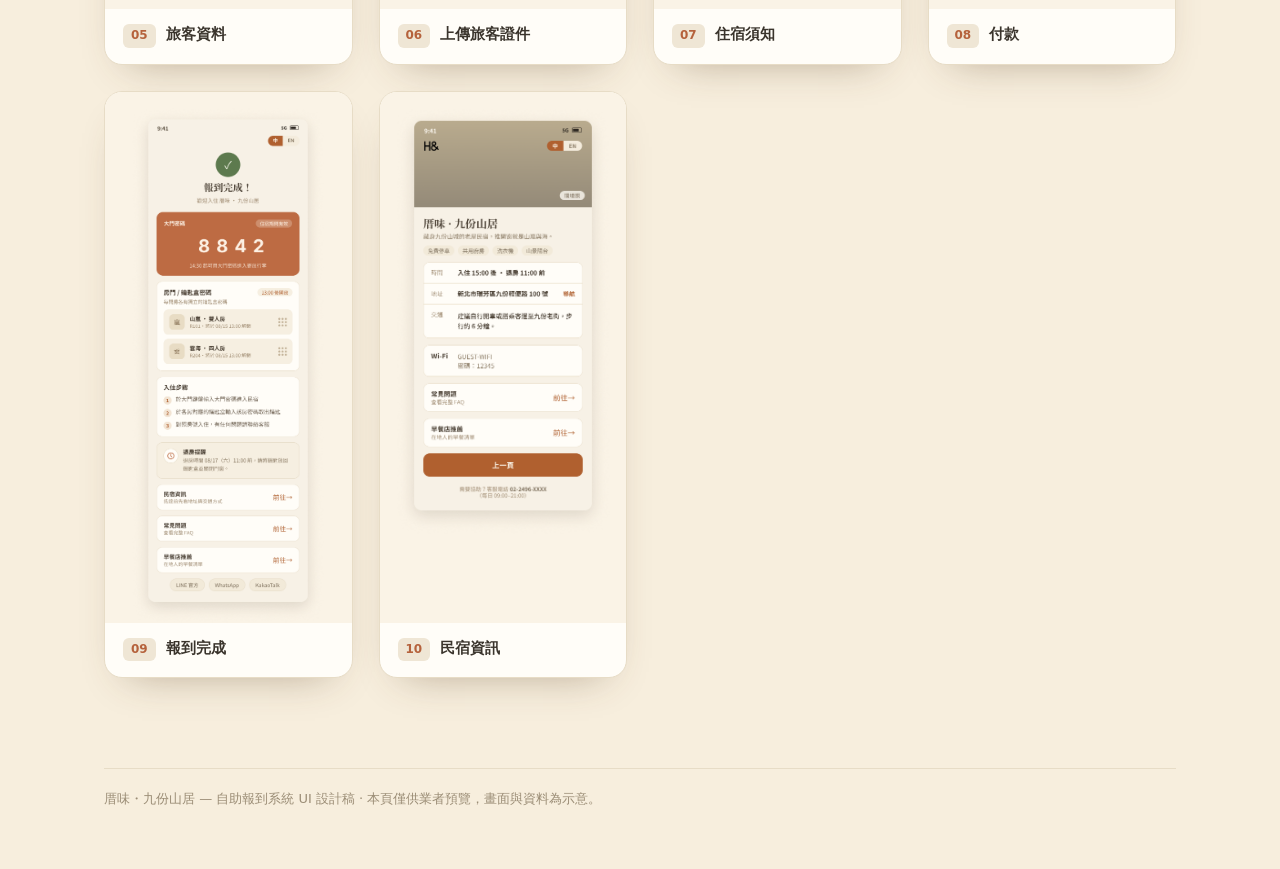
==== commit 91c3ab7a: "Email 通知設定改版三欄式（a13/a24/a25）＋ a23 報到完成信更新 - Email 通知分頁改為三欄：信件清單／編輯區／即時預覽，   變數改為點擊插入至游標位置，另立「Email 通" ====
--- a/index.html
+++ b/index.html
@@ -217,7 +217,7 @@
   <nav class="tabs">
     <div class="tabs-inner" role="tablist" aria-label="介面分類">
       <button class="tab" role="tab" aria-selected="true"  data-group="front">前台</button>
-      <button class="tab" role="tab" aria-selected="false" data-group="admin">後台<span class="count">23</span></button>
+      <button class="tab" role="tab" aria-selected="false" data-group="admin">後台<span class="count">25</span></button>
       <a class="pill pill-cta" id="flowlink" href="flow.html">報到流程總覽 →</a>
       <!-- 暫時隱藏：設計系統入口（要恢復時取消此註解即可）
       <a class="pill pill-cta" href="design-system/styleguide.html">設計系統 →</a>
@@ -297,7 +297,7 @@
       { name: "住客清單匯出", ar: "1514 / 862", items: [
         ["a05", "住客清單匯出"],
       ]},
-      // 民宿資訊（a06，1491px）為長頁例外，比例框取次高圖，避免其餘 8 張留白過多
+      // 民宿資訊（a06，1491px）為長頁例外，比例框取次高圖，避免其餘 7 張留白過多
       { group: "設定", name: "館別設定", ar: "1514 / 927", items: [
         ["a06", "民宿資訊"],
         ["a07", "房間與鑰匙盒"],
@@ -306,11 +306,16 @@
         ["a10", "入住步驟與退房"],
         ["a11", "住宿須知"],
         ["a12", "訂房與客服"],
-        ["a13", "Email 通知"],
         ["a19", "外部連結"],
       ]},
+      // Email 通知為 1527px 三欄長頁，與館別設定其餘分頁比例差異大，另立一節
+      { name: "Email 通知設定", ar: "1514 / 1527", items: [
+        ["a13", "入住通知信"],
+        ["a24", "證件補件提醒"],
+        ["a25", "報到完成信"],
+      ]},
       // 信件範本為 667px 直式版型，與後台截圖比例差異大，另立一節設比例框
-      { name: "Email 信件範本", ar: "667 / 1140", items: [
+      { name: "Email 信件範本", ar: "667 / 1172", items: [
         ["a21", "入住通知信"],
         ["a22", "證件補件提醒"],
         ["a23", "報到完成信"],
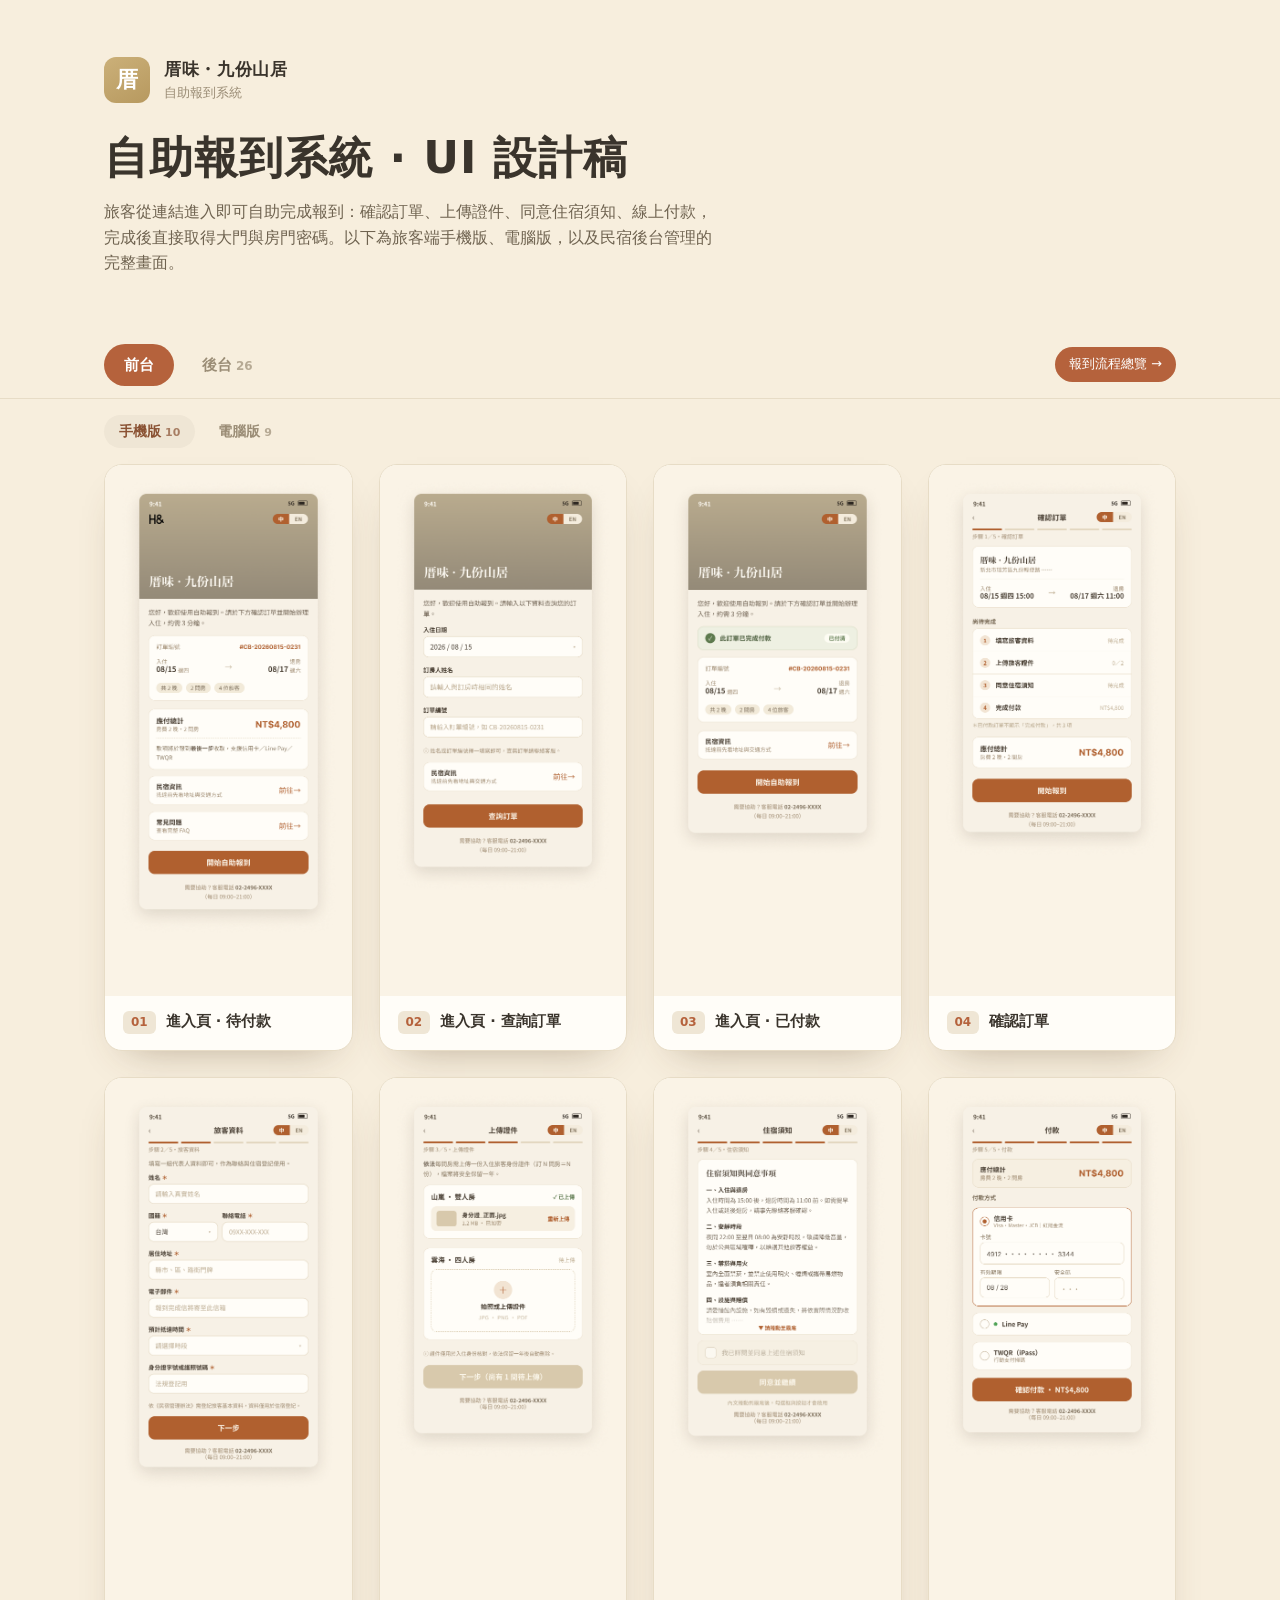
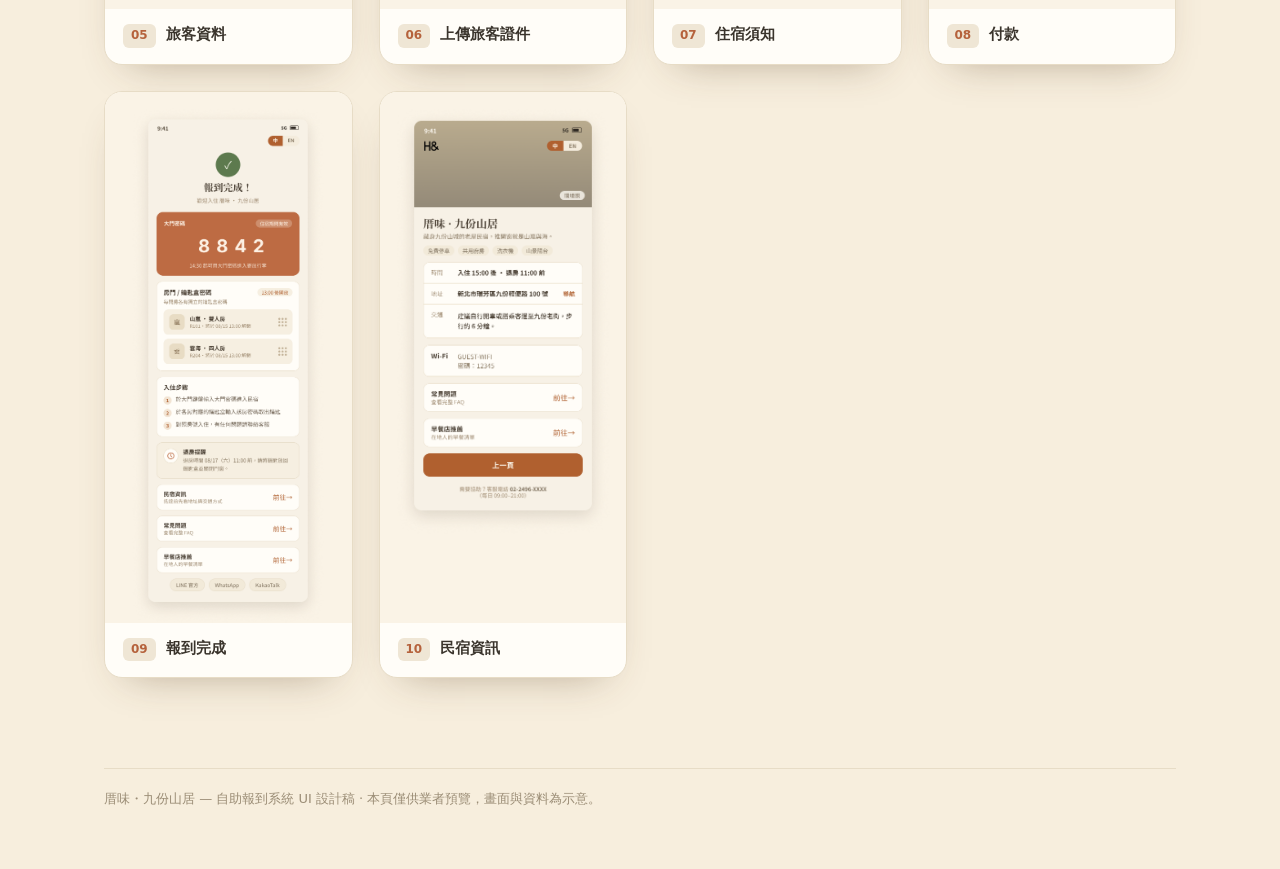
==== commit bd0c546e: "新增 a26 訂單詳情 · 補寄信件下拉，a13 入住通知信改用 1520px 匯出 - a26：補寄信件下拉展開，三個選項為入住通知信／證件補件提醒／報到完成信，   各附一行說明，排在 a20 證" ====
--- a/index.html
+++ b/index.html
@@ -128,6 +128,14 @@
       justify-content: center;
     }
     .grid.admin .thumb img { height: 100%; object-fit: contain; object-position: top center; }
+    figure.pending { cursor: default; }
+    figure.pending:hover { transform: none; border-color: var(--line); }
+    .pending-note {
+      flex: 1; align-self: stretch; margin-bottom: 14px;
+      display: grid; place-items: center;
+      border: 1px dashed var(--line); border-radius: 12px;
+      font-size: 13px; color: var(--muted-text);
+    }
 
     /* ---- 後台分節（依側邊欄資訊架構） ---- */
     .jumpbar { display: flex; flex-wrap: wrap; gap: 8px; margin: 6px 0 4px; }
@@ -217,7 +225,7 @@
   <nav class="tabs">
     <div class="tabs-inner" role="tablist" aria-label="介面分類">
       <button class="tab" role="tab" aria-selected="true"  data-group="front">前台</button>
-      <button class="tab" role="tab" aria-selected="false" data-group="admin">後台<span class="count">25</span></button>
+      <button class="tab" role="tab" aria-selected="false" data-group="admin">後台<span class="count">26</span></button>
       <a class="pill pill-cta" id="flowlink" href="flow.html">報到流程總覽 →</a>
       <!-- 暫時隱藏：設計系統入口（要恢復時取消此註解即可）
       <a class="pill pill-cta" href="design-system/styleguide.html">設計系統 →</a>
@@ -289,6 +297,7 @@
         ["a01", "訂單列表"],
         ["a02", "訂單詳情"],
         ["a20", "訂單詳情 · 證件待補"],
+        ["a26", "訂單詳情 · 補寄信件", true],
         ["a03", "訂單詳情 · 編輯訂單", true],
       ]},
       { name: "證件抽查", ar: "1514 / 802", items: [
@@ -308,8 +317,8 @@
         ["a12", "訂房與客服"],
         ["a19", "外部連結"],
       ]},
-      // Email 通知為 1527px 三欄長頁，與館別設定其餘分頁比例差異大，另立一節
-      { name: "Email 通知設定", ar: "1514 / 1527", items: [
+      // Email 通知版型與館別設定其餘分頁比例差異大，另立一節；id 留空 = 尚未提供設計稿
+      { name: "Email 通知設定", ar: "1520 / 1685", items: [
         ["a13", "入住通知信"],
         ["a24", "證件補件提醒"],
         ["a25", "報到完成信"],
@@ -372,13 +381,15 @@
         sec.items.forEach(([id, title, modal]) => {
           const i = idx++;
           const fig = document.createElement("figure");
+          if (!id) fig.className = "pending";
           fig.innerHTML =
-            '<div class="thumb"><img loading="lazy" src="assets/admin/' + id +
-            '.png" alt="' + title + '"></div>' +
+            '<div class="thumb">' + (id
+              ? '<img loading="lazy" src="assets/admin/' + id + '.png" alt="' + title + '">'
+              : '<span class="pending-note">設計稿待補</span>') + '</div>' +
             '<figcaption><span class="no">' + String(i + 1).padStart(2, "0") +
             '</span><span class="t">' + title + '</span>' +
             (modal ? '<span class="tag-modal">彈窗</span>' : '') + '</figcaption>';
-          fig.addEventListener("click", () => openLb("admin", i));
+          if (id) fig.addEventListener("click", () => openLb("admin", i));
           grid.appendChild(fig);
         });
         wrap.appendChild(grid);
@@ -429,7 +440,11 @@
 
     function openLb(kind, i) { lbKind = kind; lbIdx = i; render(); lb.classList.add("open"); lb.setAttribute("aria-hidden", "false"); }
     function closeLb() { lb.classList.remove("open"); lb.setAttribute("aria-hidden", "true"); }
-    function step(d) { const list = DATA[lbKind]; lbIdx = (lbIdx + d + list.length) % list.length; render(); }
+    function step(d) {
+      const list = DATA[lbKind];
+      do { lbIdx = (lbIdx + d + list.length) % list.length; } while (!list[lbIdx][0]); // 跳過待補空位
+      render();
+    }
     function render() {
       const [id, title] = DATA[lbKind][lbIdx];
       lbImg.src = "assets/" + lbKind + "/" + id + ".png";
